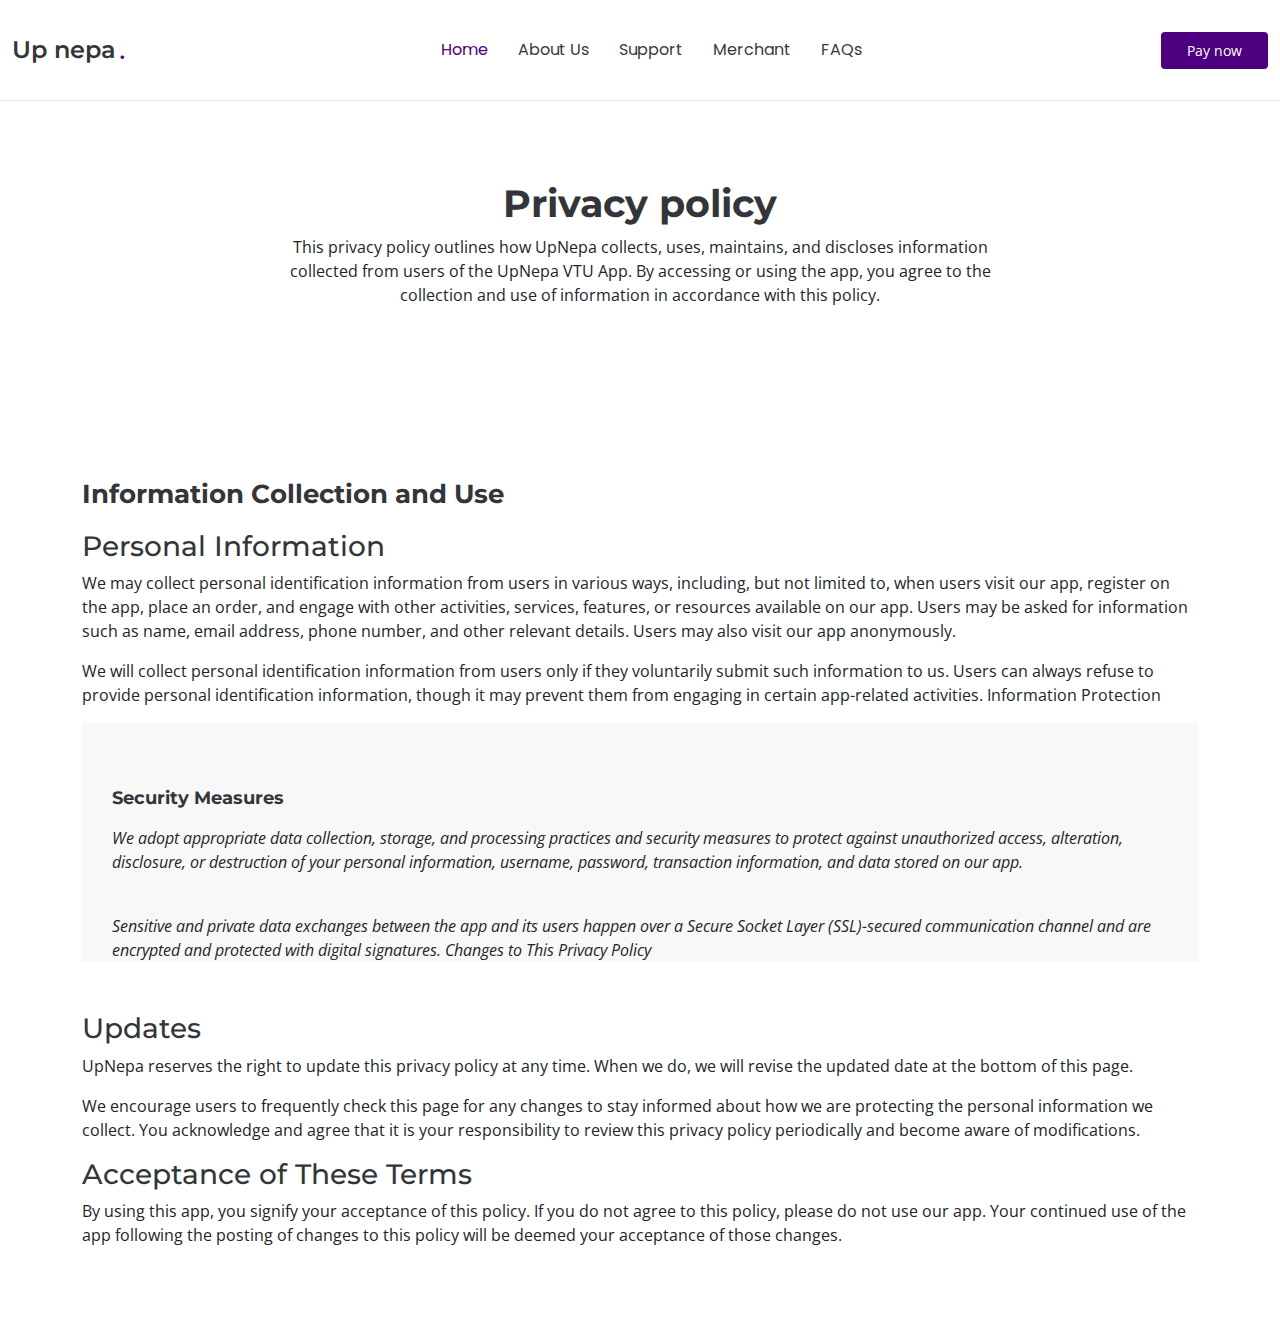
==== privacy-policy.html @ f99fdc0e "Added some chages to the homepage" ====
<!DOCTYPE html>
<html lang="en">

<head>
  <meta charset="UTF-8">
  <meta http-equiv="X-UA-Compatible" content="IE=edge">
  <meta name="viewport" content="width=device-width, initial-scale=1.0">
  <title>Up Nepa- Your All-In-One Bill Payment App</title>
  <meta name="description" content="Pay electricity bills online and recharge prepaid meters in Nigeria for all Discos. Buy airtime, purchase data, subscribe to cable TV and get internet subscriptions. Enjoy convenience and control over your energy expenses.">
  <meta name="keywords" content="Up Nepa, BEDC, AEDC, JED, EKEDC, IBEDC, IKEDC, EEDC, KAEDCO, KEDCO, PHEDC, Bill Payment, Hespat, Buy electricity online. Prepaid electricity. Prepaid electricity units. How to Buy power. Effortless buypower online. Pay electricity bills Easy, Effortless and Simple. Up Nepa aedc. Nepa PHCN units online. Card USSD bank payment. power plug nigeria. power plug Ondo. power plug ng. Pay as you go electricity. Recharge Electricity Abuja. Recharge Electricity Nigeria. Online purchase for Abuja Disco. Prepaid meter tokens, Electricity online in nigeria. Recharge your meter in nigeria. PHCN meter recharge. NEPA meter recharge. Online electricity pin recharge. Purchase electricity, Up Nepa in nigeria, Electricity pins, Electricity tokens, light, purchase light online, Nigerian electricity, Recharge now! Buy Airtime, Purchase Data, Subscribe to Cable TV, Get Internet Subscriptions" />
  <meta property="og:title" content="Up Nepa | Buy Electricity" />
  <meta property="og:site_name" content="Up Nepa.africa">
  <meta property="og:description" content="Get your token in minutes" />
  <meta property="og:image" content="https://Up Nepa.africa/images/dp.jpg" />
  <meta property="og:url" content="https://Up Nepa.ng">
  <meta property="og:type" content="website">
  <meta property="phone_number" content="08111105111">
  <meta property="og:phone_number" content="08111105111">
  <meta property="email" content="hello@Up Nepa.ng">
  <meta property="og:email" content="hello@Up Nepa.ng">
  <meta name="robots" content="index.follow">
  <link rel="canonical" href="https://Up Nepa.ng/blog">
  <link href="images/favicon.png" rel="icon">
  <!-- Fonts -->
  <link href="https://fonts.googleapis.com" rel="preconnect">
  <link href="https://fonts.gstatic.com" rel="preconnect" crossorigin>
  <link href="https://fonts.googleapis.com/css2?family=Open+Sans:ital,wght@0,300;0,400;0,500;0,600;0,700;0,800;1,300;1,400;1,500;1,600;1,700;1,800&family=Montserrat:ital,wght@0,100;0,200;0,300;0,400;0,500;0,600;0,700;0,800;0,900;1,100;1,200;1,300;1,400;1,500;1,600;1,700;1,800;1,900&family=Poppins:ital,wght@0,100;0,200;0,300;0,400;0,500;0,600;0,700;0,800;0,900;1,100;1,200;1,300;1,400;1,500;1,600;1,700;1,800;1,900&display=swap" rel="stylesheet">

  <!-- Vendor CSS Files -->
  <link href="assets/vendor/bootstrap/css/bootstrap.min.css" rel="stylesheet">
  <link href="assets/vendor/bootstrap-icons/bootstrap-icons.css" rel="stylesheet">
  <link href="assets/vendor/aos/aos.css" rel="stylesheet">
  <link href="assets/vendor/glightbox/css/glightbox.min.css" rel="stylesheet">
  <link href="assets/vendor/swiper/swiper-bundle.min.css" rel="stylesheet">

  <!-- Main CSS File -->
  <link href="assets/css/main.css" rel="stylesheet">

  <style>
     .modal-header {
    background-color: #4d007f; /* Red color */
    color: white;
  }

  .modal-footer {
    background-color: #f1f1f1;
  }

  .modal-body {
    padding: 20px;
    background-color: #ffffff; /* White background */
  }

  .faq-item {
    padding: 15px;
    border: 1px solid #ddd;
    border-radius: 5px;
    background-color: #f8f9fa;
    margin-bottom: 10px;
    cursor: pointer;
  }

  .faq-item:hover {
    background-color: #e2e6ea;
  }

  .num {
    font-weight: bold;
    color: #4d007f; /* Red color */
  }

  .modal-content {
    border-radius: 10px;
    border: 1px solid #4d007f; /* Red border */
  }

  .close {
    color: white;
    opacity: 1;
  }

  .close:hover {
    color: #ccc;
  }

  .download .para {
    font-size: 1.2rem;
    font-weight: bold;
  }

  .flexBtn1 {
    display: flex;
    align-items: center;
    border-radius: 8px;
    padding: 10px 15px;
    background-color: #fff;
    box-shadow: 0 4px 8px rgba(0, 0, 0, 0.1);
    transition: background-color 0.3s ease;
  }

  .flexBtn1:hover {
    background-color: #e0e0e0;
  }

  .flexBtn1 img {
    margin-right: 10px;
  }

  .play {
    font-size: 0.9rem;
    font-weight: bold;
  }

  .play span {
    font-size: 0.7rem;
    display: block;
    color: #555;
  }

  .bg-btn {
    background-color: #fff;
  }

  .text-white {
    color: #fff;
  }

  .m-2 {
    margin: 10px;
  }
  </style>
</head>

<body class="portfolio-details-page">

  <header id="header" class="header d-flex align-items-center sticky-top">
    <div class="container-fluid position-relative d-flex align-items-center justify-content-between">

      <a href="index.html" class="logo d-flex align-items-center me-auto me-xl-0">
        <!-- Uncomment the line below if you also wish to use an image logo -->
        <!-- <img src="assets/img/logo.png" alt=""> -->
        <h1 class="sitename">Up nepa</h1><span>.</span>
      </a>

      <nav id="navmenu" class="navmenu">
        <ul>
          <li><a href="index.html#hero" class="active">Home</a></li>
          <li><a href="index.html#about">About Us</a></li>
          <li><a href="index.html#support">Support</a></li>
          <li><a href="#">Merchant</a></li>
          <li><a href="index.html#faq">FAQs</a></li>
        
        </ul>
        <i class="mobile-nav-toggle d-xl-none bi bi-list"></i>
      </nav>

      <a class="btn-getstarted" href="index.html#about">Pay now </a>

    </div>
  </header>

  <main class="main">

    <!-- Page Title -->
    <div class="page-title" data-aos="fade">
      <div class="heading">
        <div class="container">
          <div class="row d-flex justify-content-center text-center">
            <div class="col-lg-8">
              <h1>Privacy policy </h1>
              <p class="mb-0"> This privacy policy outlines how UpNepa collects, uses, maintains, and discloses information collected from users of the UpNepa VTU App. By accessing or using the app, you agree to the collection and use of information in accordance with this policy.</p>
            </div>
          </div>
        </div>
      </div>
    
    </div><!-- End Page Title -->

    <!-- Portfolio Details Section -->
    <section id="portfolio-details" class="portfolio-details section">

      <div class="container" data-aos="fade-up">
<!-- 
        <div class="portfolio-details-slider swiper init-swiper">
          <script type="application/json" class="swiper-config">
            {
              "loop": true,
              "speed": 600,
              "autoplay": {
                "delay": 5000
              },
              "slidesPerView": "auto",
              "navigation": {
                "nextEl": ".swiper-button-next",
                "prevEl": ".swiper-button-prev"
              },
              "pagination": {
                "el": ".swiper-pagination",
                "type": "bullets",
                "clickable": true
              }
            }
          </script>
          <div class="swiper-wrapper align-items-center">

            <div class="swiper-slide">
              <img src="assets/img/portfolio/app-1.jpg" alt="">
            </div>

            <div class="swiper-slide">
              <img src="assets/img/portfolio/product-1.jpg" alt="">
            </div>

            <div class="swiper-slide">
              <img src="assets/img/portfolio/branding-1.jpg" alt="">
            </div>

            <div class="swiper-slide">
              <img src="assets/img/portfolio/books-1.jpg" alt="">
            </div>

          </div>
          <div class="swiper-button-prev"></div>
          <div class="swiper-button-next"></div>
          <div class="swiper-pagination"></div>
        </div> -->

        <div class="row justify-content-between gy-4 mt-2">

          <div class="col-lg-12" data-aos="fade-up">
            <div class="portfolio-description">
             
             
              <h2>Information Collection and Use</h2>
              <h3>Personal Information</h3>
              <p>
                We may collect personal identification information from users in various ways, including, but not limited to, when users visit our app, register on the app, place an order, and engage with other activities, services, features, or resources available on our app.
                Users may be asked for information such as name, email address, phone number, and other relevant details. Users may also visit our app anonymously.
              </p>
              <p>We will collect personal identification information from users only if they voluntarily submit such information to us. Users can always refuse to provide personal identification information, though it may prevent them from engaging in certain app-related activities.
                Information Protection</p>

              <div class="testimonial-item">
                <h3>Security Measures</h3>
                <p>
                  
                  <p>
                    We adopt appropriate data collection, storage, and processing practices and security measures to protect against unauthorized access, alteration, disclosure, or destruction of your personal information, username, password, transaction information, and data stored on our app.</p>
                 <br>
                    <p>Sensitive and private data exchanges between the app and its users happen over a Secure Socket Layer (SSL)-secured communication channel and are encrypted and protected with digital signatures.
                      Changes to This Privacy Policy</p>
                </p>
                <div>
                  
                </div>
              </div>
<h3>Updates</h3>
              <p>
                UpNepa reserves the right to update this privacy policy at any time. When we do, we will revise the updated date at the bottom of this page.
              </p>

              <p>
                We encourage users to frequently check this page for any changes to stay informed about how we are protecting the personal information we collect. You acknowledge and agree that it is your responsibility to review this privacy policy periodically and become aware of modifications.
              </p>

            </div>
           <h3>Acceptance of These Terms</h3>
           <p>By using this app, you signify your acceptance of this policy. If you do not agree to this policy, please do not use our app. Your continued use of the app following the posting of changes to this policy will be deemed your acceptance of those changes.</p>
          </div>

       
        </div>

      </div>

    </section><!-- /Portfolio Details Section -->

  </main>


  <!-- Scroll Top -->
  <a href="#" id="scroll-top" class="scroll-top d-flex align-items-center justify-content-center"><i class="bi bi-arrow-up-short"></i></a>

  <!-- Preloader -->
  <div id="preloader"></div>

  <!-- Vendor JS Files -->
  <script src="assets/vendor/bootstrap/js/bootstrap.bundle.min.js"></script>
  <script src="assets/vendor/php-email-form/validate.js"></script>
  <script src="assets/vendor/aos/aos.js"></script>
  <script src="assets/vendor/glightbox/js/glightbox.min.js"></script>
  <script src="assets/vendor/purecounter/purecounter_vanilla.js"></script>
  <script src="assets/vendor/imagesloaded/imagesloaded.pkgd.min.js"></script>
  <script src="assets/vendor/isotope-layout/isotope.pkgd.min.js"></script>
  <script src="assets/vendor/swiper/swiper-bundle.min.js"></script>

  <!-- Main JS File -->
  <script src="assets/js/main.js"></script>

</body>

</html>
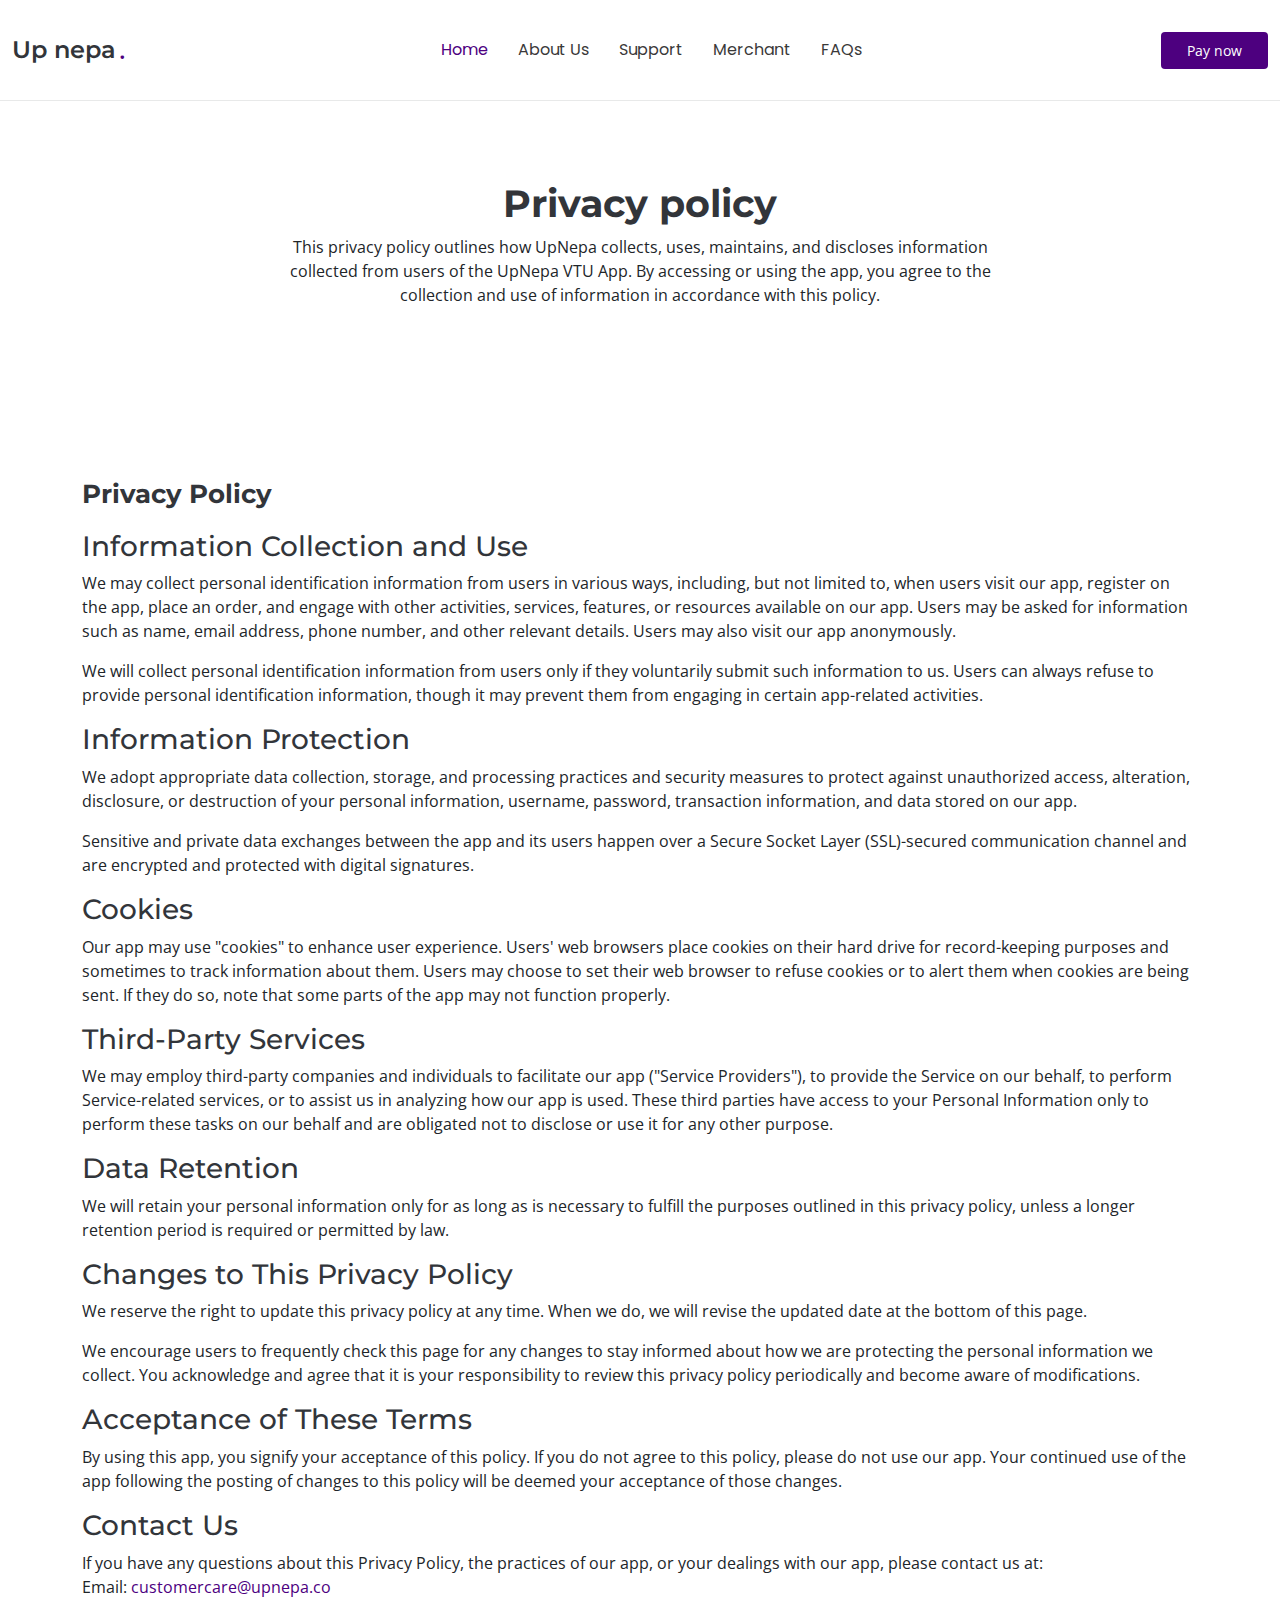
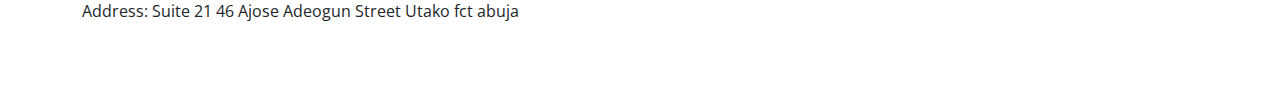
==== commit 550929b2: "More chanmges" ====
--- a/privacy-policy.html
+++ b/privacy-policy.html
@@ -226,51 +226,66 @@
         </div> -->
 
         <div class="row justify-content-between gy-4 mt-2">
-
           <div class="col-lg-12" data-aos="fade-up">
             <div class="portfolio-description">
-             
-             
-              <h2>Information Collection and Use</h2>
-              <h3>Personal Information</h3>
-              <p>
-                We may collect personal identification information from users in various ways, including, but not limited to, when users visit our app, register on the app, place an order, and engage with other activities, services, features, or resources available on our app.
-                Users may be asked for information such as name, email address, phone number, and other relevant details. Users may also visit our app anonymously.
-              </p>
-              <p>We will collect personal identification information from users only if they voluntarily submit such information to us. Users can always refuse to provide personal identification information, though it may prevent them from engaging in certain app-related activities.
-                Information Protection</p>
-
-              <div class="testimonial-item">
-                <h3>Security Measures</h3>
-                <p>
-                  
-                  <p>
-                    We adopt appropriate data collection, storage, and processing practices and security measures to protect against unauthorized access, alteration, disclosure, or destruction of your personal information, username, password, transaction information, and data stored on our app.</p>
-                 <br>
-                    <p>Sensitive and private data exchanges between the app and its users happen over a Secure Socket Layer (SSL)-secured communication channel and are encrypted and protected with digital signatures.
-                      Changes to This Privacy Policy</p>
-                </p>
-                <div>
-                  
-                </div>
-              </div>
-<h3>Updates</h3>
-              <p>
-                UpNepa reserves the right to update this privacy policy at any time. When we do, we will revise the updated date at the bottom of this page.
-              </p>
-
+              <h2>Privacy Policy</h2>
+        
+              <h3>Information Collection and Use</h3>
+              <p>
+                We may collect personal identification information from users in various ways, including, but not limited to, when users visit our app, register on the app, place an order, and engage with other activities, services, features, or resources available on our app. Users may be asked for information such as name, email address, phone number, and other relevant details. Users may also visit our app anonymously.
+              </p>
+              <p>
+                We will collect personal identification information from users only if they voluntarily submit such information to us. Users can always refuse to provide personal identification information, though it may prevent them from engaging in certain app-related activities.
+              </p>
+        
+              <h3>Information Protection</h3>
+              <p>
+                We adopt appropriate data collection, storage, and processing practices and security measures to protect against unauthorized access, alteration, disclosure, or destruction of your personal information, username, password, transaction information, and data stored on our app.
+              </p>
+              <p>
+                Sensitive and private data exchanges between the app and its users happen over a Secure Socket Layer (SSL)-secured communication channel and are encrypted and protected with digital signatures.
+              </p>
+        
+              <h3>Cookies</h3>
+              <p>
+                Our app may use "cookies" to enhance user experience. Users' web browsers place cookies on their hard drive for record-keeping purposes and sometimes to track information about them. Users may choose to set their web browser to refuse cookies or to alert them when cookies are being sent. If they do so, note that some parts of the app may not function properly.
+              </p>
+        
+              <h3>Third-Party Services</h3>
+              <p>
+                We may employ third-party companies and individuals to facilitate our app ("Service Providers"), to provide the Service on our behalf, to perform Service-related services, or to assist us in analyzing how our app is used. These third parties have access to your Personal Information only to perform these tasks on our behalf and are obligated not to disclose or use it for any other purpose.
+              </p>
+        
+              <h3>Data Retention</h3>
+              <p>
+                We will retain your personal information only for as long as is necessary to fulfill the purposes outlined in this privacy policy, unless a longer retention period is required or permitted by law.
+              </p>
+        
+              <h3>Changes to This Privacy Policy</h3>
+              <p>
+                We reserve the right to update this privacy policy at any time. When we do, we will revise the updated date at the bottom of this page.
+              </p>
               <p>
                 We encourage users to frequently check this page for any changes to stay informed about how we are protecting the personal information we collect. You acknowledge and agree that it is your responsibility to review this privacy policy periodically and become aware of modifications.
               </p>
-
-            </div>
-           <h3>Acceptance of These Terms</h3>
-           <p>By using this app, you signify your acceptance of this policy. If you do not agree to this policy, please do not use our app. Your continued use of the app following the posting of changes to this policy will be deemed your acceptance of those changes.</p>
+        
+              <h3>Acceptance of These Terms</h3>
+              <p>
+                By using this app, you signify your acceptance of this policy. If you do not agree to this policy, please do not use our app. Your continued use of the app following the posting of changes to this policy will be deemed your acceptance of those changes.
+              </p>
+        
+              <h3>Contact Us</h3>
+              <p>
+                If you have any questions about this Privacy Policy, the practices of our app, or your dealings with our app, please contact us at:
+                <br>
+                Email: <a href="mailto:customercare@upnepa.co">customercare@upnepa.co</a>
+                <br>
+                Address: Suite 21 46 Ajose Adeogun Street Utako fct abuja 
+              </p>
+            </div>
           </div>
-
-       
         </div>
-
+        
       </div>
 
     </section><!-- /Portfolio Details Section -->
